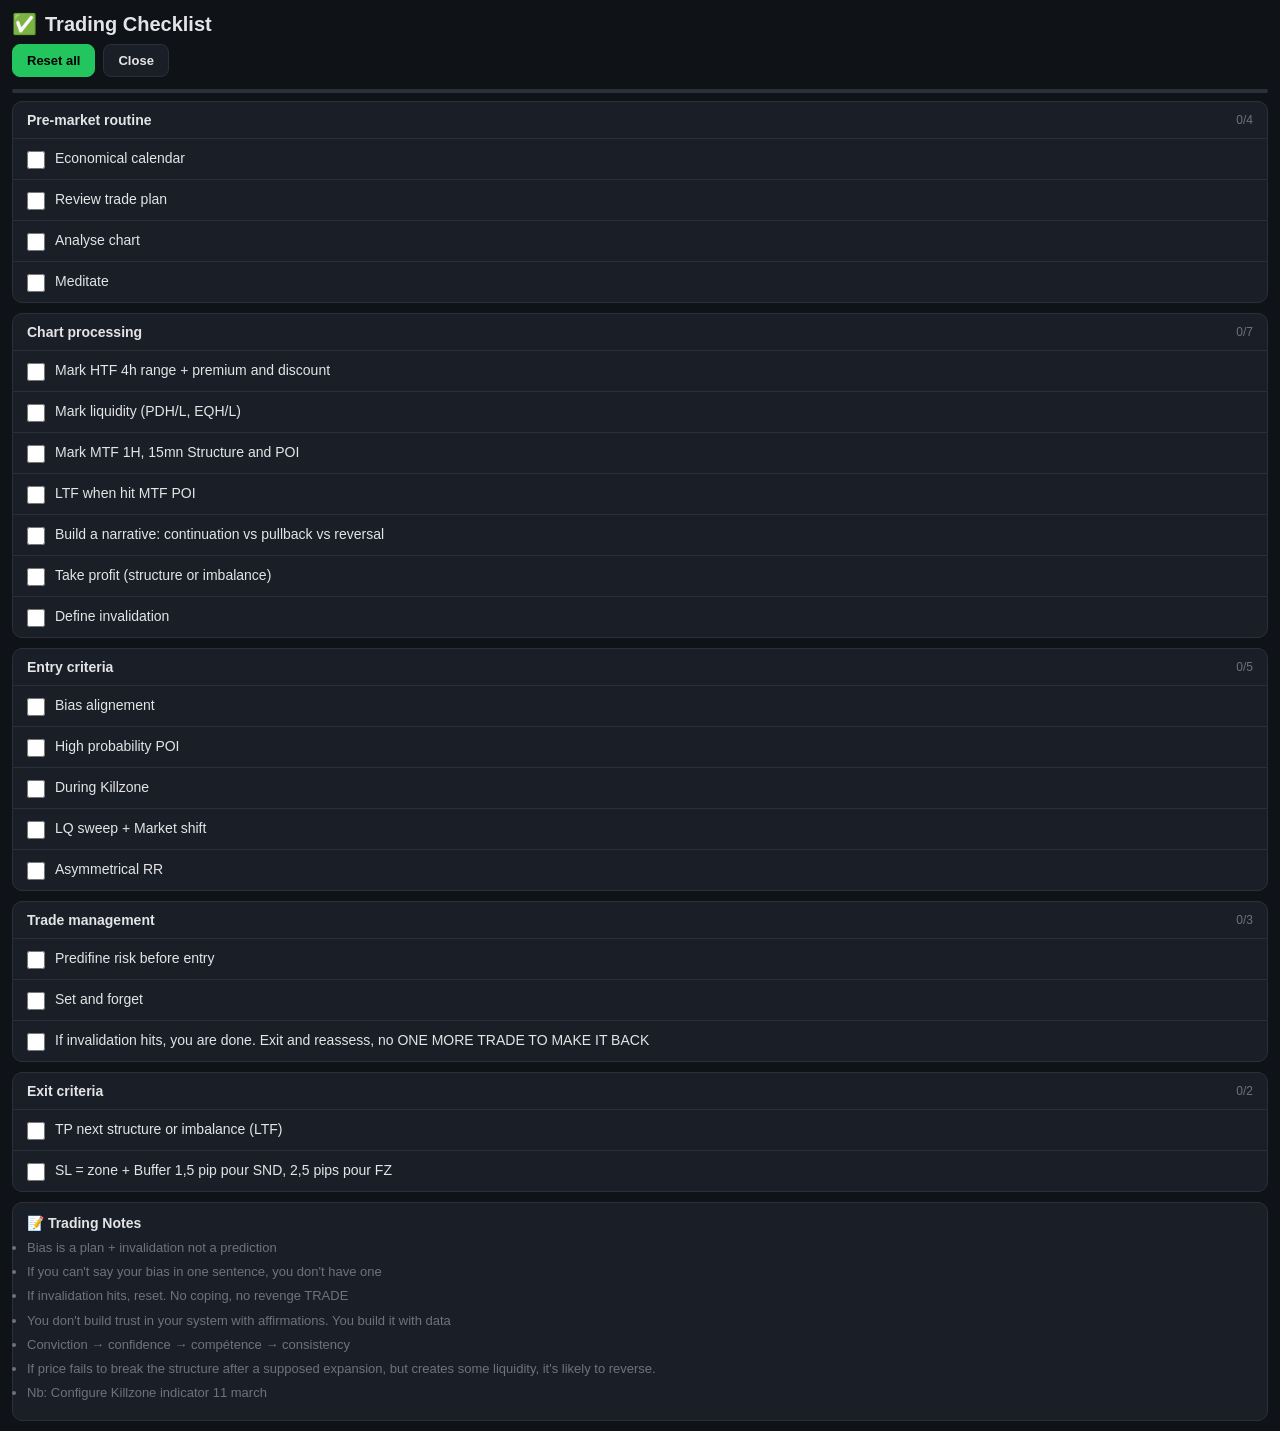
==== checklist.html @ dfe9a185 "Add files via upload" ====
<!doctype html>
<html lang="en">
<head>
<meta charset="utf-8">
<meta name="viewport" content="width=device-width,initial-scale=1,viewport-fit=cover">
<meta name="theme-color" content="#0f1318">
<meta name="apple-mobile-web-app-capable" content="yes">
<title>Trading Checklist</title>
<link rel="manifest" href="manifest-checklist.json">
<link rel="icon" href="data:image/svg+xml,<svg xmlns='http://www.w3.org/2000/svg' viewBox='0 0 100 100'><text y='.9em' font-size='90'>✅</text></svg>">
<style>
*{box-sizing:border-box;margin:0;padding:0}
:root{--bg:#0f1318;--panel:#1a1f27;--line:#2a2f3a;--text:#e4e4e7;--muted:#71717a;--accent:#3b82f6;--green:#22c55e;--red:#ef4444}
body{background:var(--bg);color:var(--text);font-family:-apple-system,BlinkMacSystemFont,'Segoe UI',Roboto,sans-serif;padding:env(safe-area-inset-top,12px) 12px env(safe-area-inset-bottom,12px);min-height:100vh}
h1{font-size:20px;padding:12px 0 8px;display:flex;align-items:center;gap:8px}
.section{background:var(--panel);border:1px solid var(--line);border-radius:10px;margin-bottom:10px;overflow:hidden}
.section-head{padding:10px 14px;font-weight:700;font-size:14px;border-bottom:1px solid var(--line);display:flex;justify-content:space-between;align-items:center}
.section-head .count{font-size:12px;color:var(--muted);font-weight:400}
.item{display:flex;align-items:flex-start;gap:10px;padding:10px 14px;border-bottom:1px solid var(--line);font-size:14px;line-height:1.4;cursor:pointer;-webkit-tap-highlight-color:transparent}
.item:last-child{border-bottom:none}
.item:active{background:rgba(255,255,255,.03)}
.item.done{color:var(--muted);text-decoration:line-through}
.item input[type=checkbox]{margin-top:2px;min-width:18px;min-height:18px;accent-color:var(--green)}
.notes{background:var(--panel);border:1px solid var(--line);border-radius:10px;margin-bottom:10px;padding:12px 14px}
.notes h2{font-size:14px;margin-bottom:8px}
.notes li{font-size:13px;margin-bottom:6px;line-height:1.4;color:var(--muted)}
.bar{display:flex;gap:8px;margin-bottom:12px;flex-wrap:wrap}
.btn{padding:8px 14px;border:none;border-radius:8px;font-size:13px;font-weight:600;cursor:pointer;background:var(--panel);color:var(--text);border:1px solid var(--line)}
.btn:active{opacity:.7}
.btn.green{background:var(--green);color:#000;border-color:var(--green)}
.btn.red{background:var(--red);color:#fff;border-color:var(--red)}
.progress{height:4px;background:var(--line);border-radius:4px;margin:8px 0;overflow:hidden}
.progress-fill{height:100%;background:var(--green);transition:width .3s}
.empty{text-align:center;padding:40px 20px;color:var(--muted)}
</style>
</head>
<body>
<h1>✅ <span id="cl-name">Trading Checklist</span></h1>
<div class="bar">
  <button class="btn green" id="reset">Reset all</button>
  <button class="btn" id="back" onclick="window.close()">Close</button>
</div>
<div class="progress"><div class="progress-fill" id="pbar"></div></div>
<div id="app"><div class="empty">Loading trading plan...</div></div>

<script>
(function() {
  'use strict';
  var CACHE_KEYS = ['drive_cache_journal-backtest.json', 'drive_cache_journal-trading.json'];
  var CHECK_KEY = 'checklist_state';
  var plan = null;

  // Load trading plan from localStorage (shared with main app)
  function loadPlan() {
    for (var i = 0; i < CACHE_KEYS.length; i++) {
      try {
        var db = JSON.parse(localStorage.getItem(CACHE_KEYS[i]));
        if (!db) continue;
        // follow the active plan from the list when present
        if (db.tradingPlans && db.tradingPlans.length) {
          var act = db.tradingPlans.filter(function(p) { return p.id === db.activePlanId; })[0] || db.tradingPlans[0];
          if (act && act.sections && act.sections.length) return act;
        }
        if (db.tradingPlan && db.tradingPlan.sections && db.tradingPlan.sections.length) {
          return db.tradingPlan;
        }
      } catch(e) {}
    }
    return null;
  }
  // Also try fetching journal.json if localStorage is empty
  function loadPlanAsync(cb) {
    var p = loadPlan();
    if (p) return cb(p);
    fetch('journal.json').then(function(r) { return r.json(); }).then(function(db) {
      if (db && db.tradingPlans && db.tradingPlans.length) {
        var act = db.tradingPlans.filter(function(p) { return p.id === db.activePlanId; })[0] || db.tradingPlans[0];
        cb(act);
      } else if (db && db.tradingPlan) cb(db.tradingPlan);
      else cb(null);
    }).catch(function() { cb(null); });
  }

  // Load/save check state
  function loadChecks() {
    try { return JSON.parse(localStorage.getItem(CHECK_KEY)) || {}; } catch(e) { return {}; }
  }
  function saveChecks(state) {
    localStorage.setItem(CHECK_KEY, JSON.stringify(state));
  }

  function render() {
    if (!plan) plan = loadPlan();
    if (!plan) {
      document.getElementById('app').innerHTML = '<div class="empty">No trading plan found.<br><br>Open your journal app first, go to the Trading Plan tab, and make sure you have sections saved. Then come back here.</div>';
      return;
    }
    var checks = loadChecks();
    var total = 0, done = 0;
    var html = '';

    plan.sections.forEach(function(sec, si) {
      var secDone = 0;
      var items = '';
      sec.items.forEach(function(item, ii) {
        var key = si + '-' + ii;
        var checked = checks[key] || false;
        total++;
        if (checked) { done++; secDone++; }
        items += '<label class="item' + (checked ? ' done' : '') + '">' +
          '<input type="checkbox" data-key="' + key + '"' + (checked ? ' checked' : '') + '>' +
          '<span>' + esc(item) + '</span></label>';
      });
      html += '<div class="section"><div class="section-head">' + esc(sec.title) +
        '<span class="count">' + secDone + '/' + sec.items.length + '</span></div>' + items + '</div>';
    });

    if (plan.notes && plan.notes.length) {
      html += '<div class="notes"><h2>\ud83d\udcdd Trading Notes</h2><ul>';
      plan.notes.forEach(function(n) { html += '<li>' + esc(n) + '</li>'; });
      html += '</ul></div>';
    }

    document.getElementById('app').innerHTML = html;
    if (plan.name) document.getElementById('cl-name').textContent = plan.name;
    document.getElementById('pbar').style.width = (total ? (done / total * 100) : 0) + '%';

    // Event listeners
    document.querySelectorAll('input[type=checkbox]').forEach(function(cb) {
      cb.onchange = function() {
        var s = loadChecks();
        s[cb.dataset.key] = cb.checked;
        saveChecks(s);
        render();
      };
    });
  }

  function esc(s) { var d = document.createElement('div'); d.textContent = s; return d.innerHTML; }

  document.getElementById('reset').onclick = function() {
    if (confirm('Reset all checkboxes?')) {
      saveChecks({});
      render();
    }
  };

  loadPlanAsync(function(p) {
    if (p) { plan = p; render(); }
    else render();
  });
})();
</script>
</body>
</html>
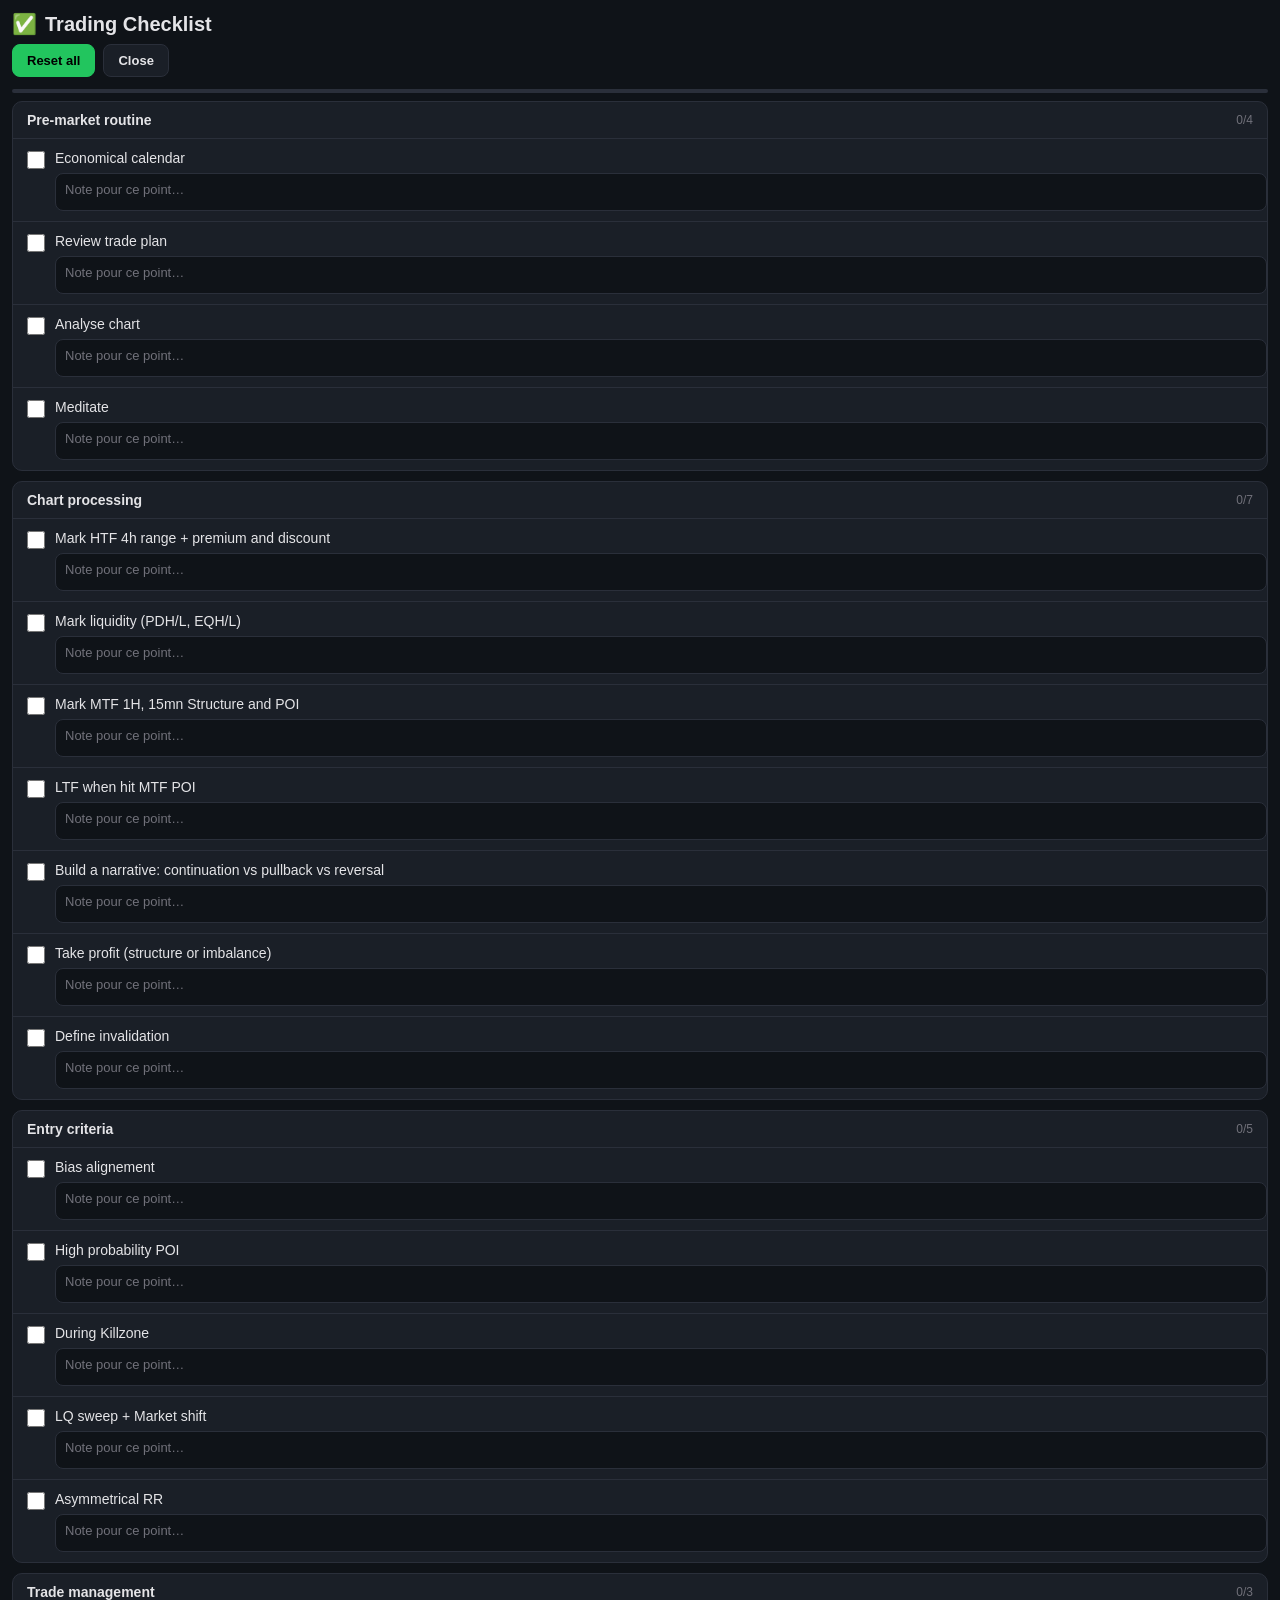
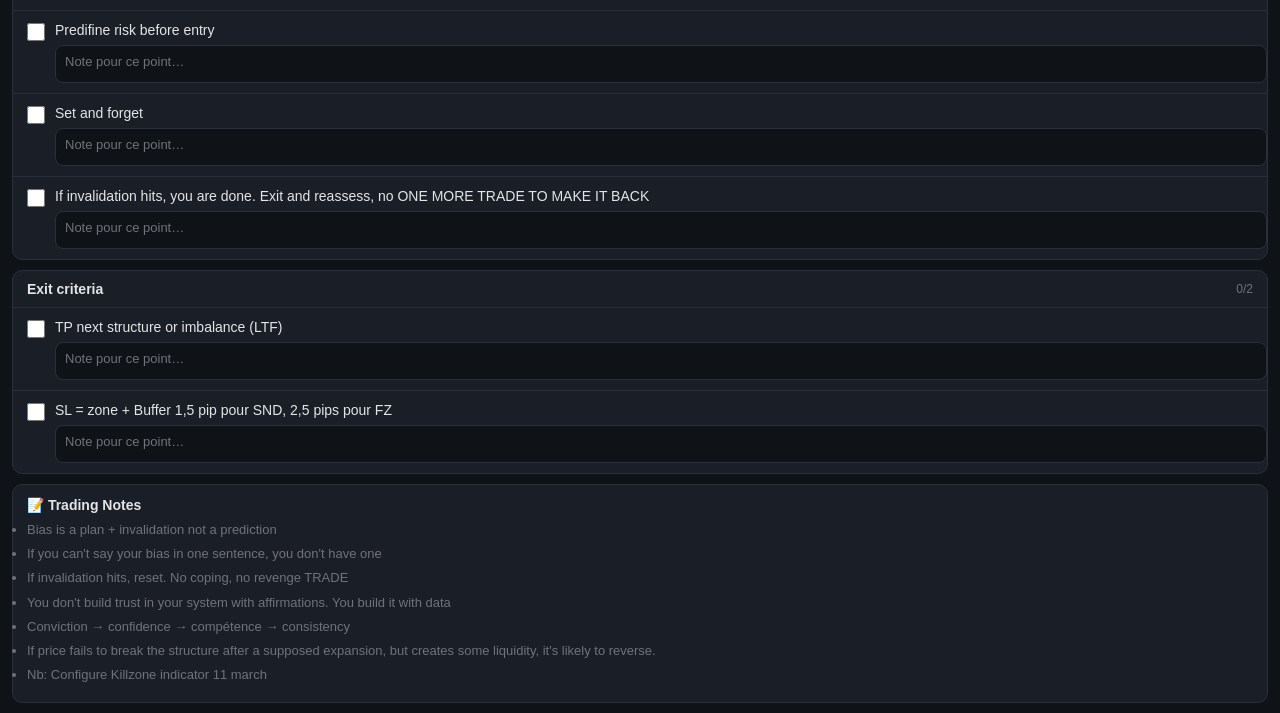
==== commit 74474a9e: "Add files via upload" ====
--- a/checklist.html
+++ b/checklist.html
@@ -32,6 +32,14 @@
 .progress{height:4px;background:var(--line);border-radius:4px;margin:8px 0;overflow:hidden}
 .progress-fill{height:100%;background:var(--green);transition:width .3s}
 .empty{text-align:center;padding:40px 20px;color:var(--muted)}
+.item-wrap{border-bottom:1px solid var(--line)}
+.item-wrap:last-child{border-bottom:none}
+.item-wrap .item{border-bottom:none;padding-bottom:4px}
+.item-wrap.done .item{color:var(--muted);text-decoration:line-through}
+.item-note{display:block;width:calc(100% - 42px);margin:0 14px 10px 42px;padding:7px 9px;font:inherit;font-size:13px;line-height:1.4;color:var(--text);background:var(--bg);border:1px solid var(--line);border-radius:8px;resize:none;overflow:hidden;min-height:38px}
+.item-note:focus{outline:none;border-color:var(--accent)}
+.item-note::placeholder{color:var(--muted)}
+.item-wrap.done .item-note{text-decoration:none;color:var(--text)}
 </style>
 </head>
 <body>
@@ -46,109 +54,122 @@
 <script>
 (function() {
   'use strict';
-  var CACHE_KEYS = ['drive_cache_journal-backtest.json', 'drive_cache_journal-trading.json'];
-  var CHECK_KEY = 'checklist_state';
+  // This page lives in /journal-trading/ or /journal-backtest/: read THAT journal first
+  // (both journals share the browser storage of lebabou.github.io).
+  var APP = /journal-trading/.test(location.pathname) ? 'journal-trading' : 'journal-backtest';
+  var OTHER = APP === 'journal-trading' ? 'journal-backtest' : 'journal-trading';
+  var CACHE_KEYS = ['drive_cache_' + APP + '.json', 'drive_cache_' + OTHER + '.json'];
   var plan = null;
 
-  // Load trading plan from localStorage (shared with main app)
+  function activeOf(db) {
+    if (!db) return null;
+    if (db.tradingPlans && db.tradingPlans.length) {
+      var act = db.tradingPlans.filter(function(p) { return p.id === db.activePlanId; })[0] || db.tradingPlans[0];
+      if (act && act.sections && act.sections.length) return act;
+    }
+    if (db.tradingPlan && db.tradingPlan.sections && db.tradingPlan.sections.length) return db.tradingPlan;
+    return null;
+  }
   function loadPlan() {
     for (var i = 0; i < CACHE_KEYS.length; i++) {
-      try {
-        var db = JSON.parse(localStorage.getItem(CACHE_KEYS[i]));
-        if (!db) continue;
-        // follow the active plan from the list when present
-        if (db.tradingPlans && db.tradingPlans.length) {
-          var act = db.tradingPlans.filter(function(p) { return p.id === db.activePlanId; })[0] || db.tradingPlans[0];
-          if (act && act.sections && act.sections.length) return act;
-        }
-        if (db.tradingPlan && db.tradingPlan.sections && db.tradingPlan.sections.length) {
-          return db.tradingPlan;
-        }
-      } catch(e) {}
+      try { var p = activeOf(JSON.parse(localStorage.getItem(CACHE_KEYS[i]))); if (p) return p; } catch (e) {}
     }
     return null;
   }
-  // Also try fetching journal.json if localStorage is empty
   function loadPlanAsync(cb) {
     var p = loadPlan();
     if (p) return cb(p);
-    fetch('journal.json').then(function(r) { return r.json(); }).then(function(db) {
-      if (db && db.tradingPlans && db.tradingPlans.length) {
-        var act = db.tradingPlans.filter(function(p) { return p.id === db.activePlanId; })[0] || db.tradingPlans[0];
-        cb(act);
-      } else if (db && db.tradingPlan) cb(db.tradingPlan);
-      else cb(null);
-    }).catch(function() { cb(null); });
+    fetch('journal.json').then(function(r) { return r.json(); }).then(function(db) { cb(activeOf(db)); }).catch(function() { cb(null); });
   }
 
-  // Load/save check state
-  function loadChecks() {
-    try { return JSON.parse(localStorage.getItem(CHECK_KEY)) || {}; } catch(e) { return {}; }
+  // Ticks and notes are kept per journal AND per plan, so two plans (or two journals) never mix
+  function stateKey() { return 'checklist_v2:' + APP + ':' + ((plan && (plan.id || plan.name)) || 'default'); }
+  function loadState() {
+    try {
+      var s = JSON.parse(localStorage.getItem(stateKey()));
+      if (s && s.checks && s.notes) return s;
+    } catch (e) {}
+    return { checks: {}, notes: {} };
   }
-  function saveChecks(state) {
-    localStorage.setItem(CHECK_KEY, JSON.stringify(state));
-  }
+  function saveState(s) { try { localStorage.setItem(stateKey(), JSON.stringify(s)); } catch (e) {} }
 
+  function esc(s) { var d = document.createElement('div'); d.textContent = s == null ? '' : s; return d.innerHTML; }
+  function grow(ta) { ta.style.height = 'auto'; ta.style.height = Math.max(38, ta.scrollHeight) + 'px'; }
+
+  // Built ONCE; ticking or typing only updates what changed (no rebuild, so a note being typed is never lost)
   function render() {
     if (!plan) plan = loadPlan();
     if (!plan) {
       document.getElementById('app').innerHTML = '<div class="empty">No trading plan found.<br><br>Open your journal app first, go to the Trading Plan tab, and make sure you have sections saved. Then come back here.</div>';
       return;
     }
-    var checks = loadChecks();
-    var total = 0, done = 0;
-    var html = '';
-
+    var st = loadState(), html = '';
     plan.sections.forEach(function(sec, si) {
-      var secDone = 0;
       var items = '';
       sec.items.forEach(function(item, ii) {
-        var key = si + '-' + ii;
-        var checked = checks[key] || false;
-        total++;
-        if (checked) { done++; secDone++; }
-        items += '<label class="item' + (checked ? ' done' : '') + '">' +
-          '<input type="checkbox" data-key="' + key + '"' + (checked ? ' checked' : '') + '>' +
-          '<span>' + esc(item) + '</span></label>';
+        var key = si + '-' + ii, checked = !!st.checks[key], note = st.notes[key] || '';
+        items += '<div class="item-wrap' + (checked ? ' done' : '') + '" data-key="' + key + '" data-sec="' + si + '">' +
+          '<label class="item"><input type="checkbox" data-key="' + key + '"' + (checked ? ' checked' : '') + '>' +
+          '<span>' + esc(item) + '</span></label>' +
+          '<textarea class="item-note" data-key="' + key + '" rows="1" placeholder="Note pour ce point\u2026">' + esc(note) + '</textarea>' +
+          '</div>';
       });
       html += '<div class="section"><div class="section-head">' + esc(sec.title) +
-        '<span class="count">' + secDone + '/' + sec.items.length + '</span></div>' + items + '</div>';
+        '<span class="count" data-sec="' + si + '"></span></div>' + items + '</div>';
     });
-
     if (plan.notes && plan.notes.length) {
       html += '<div class="notes"><h2>\ud83d\udcdd Trading Notes</h2><ul>';
       plan.notes.forEach(function(n) { html += '<li>' + esc(n) + '</li>'; });
       html += '</ul></div>';
     }
-
     document.getElementById('app').innerHTML = html;
     if (plan.name) document.getElementById('cl-name').textContent = plan.name;
-    document.getElementById('pbar').style.width = (total ? (done / total * 100) : 0) + '%';
+    refreshCounts();
 
-    // Event listeners
-    document.querySelectorAll('input[type=checkbox]').forEach(function(cb) {
+    Array.prototype.forEach.call(document.querySelectorAll('input[type=checkbox][data-key]'), function(cb) {
       cb.onchange = function() {
-        var s = loadChecks();
-        s[cb.dataset.key] = cb.checked;
-        saveChecks(s);
-        render();
+        var s = loadState();
+        if (cb.checked) s.checks[cb.dataset.key] = true; else delete s.checks[cb.dataset.key];
+        saveState(s);
+        cb.closest('.item-wrap').classList.toggle('done', cb.checked);
+        refreshCounts();
       };
+    });
+    Array.prototype.forEach.call(document.querySelectorAll('textarea.item-note'), function(ta) {
+      grow(ta);
+      var t = null;
+      ta.oninput = function() {
+        grow(ta);
+        clearTimeout(t);
+        t = setTimeout(function() {
+          var s = loadState(), v = ta.value;
+          if (v.trim()) s.notes[ta.dataset.key] = v; else delete s.notes[ta.dataset.key];
+          saveState(s);
+        }, 250);
+      };
+      ta.onblur = function() { ta.oninput(); };
     });
   }
 
-  function esc(s) { var d = document.createElement('div'); d.textContent = s; return d.innerHTML; }
+  function refreshCounts() {
+    var total = 0, done = 0;
+    plan.sections.forEach(function(sec, si) {
+      var n = sec.items.length, d = document.querySelectorAll('.item-wrap.done[data-sec="' + si + '"]').length;
+      total += n; done += d;
+      var c = document.querySelector('.count[data-sec="' + si + '"]');
+      if (c) c.textContent = d + '/' + n;
+    });
+    document.getElementById('pbar').style.width = (total ? (done / total * 100) : 0) + '%';
+  }
 
   document.getElementById('reset').onclick = function() {
-    if (confirm('Reset all checkboxes?')) {
-      saveChecks({});
+    if (confirm('Effacer toutes les coches et toutes les notes de cette checklist (nouveau trade) ?')) {
+      saveState({ checks: {}, notes: {} });
       render();
     }
   };
 
-  loadPlanAsync(function(p) {
-    if (p) { plan = p; render(); }
-    else render();
-  });
+  loadPlanAsync(function(p) { plan = p; render(); });
 })();
 </script>
 </body>
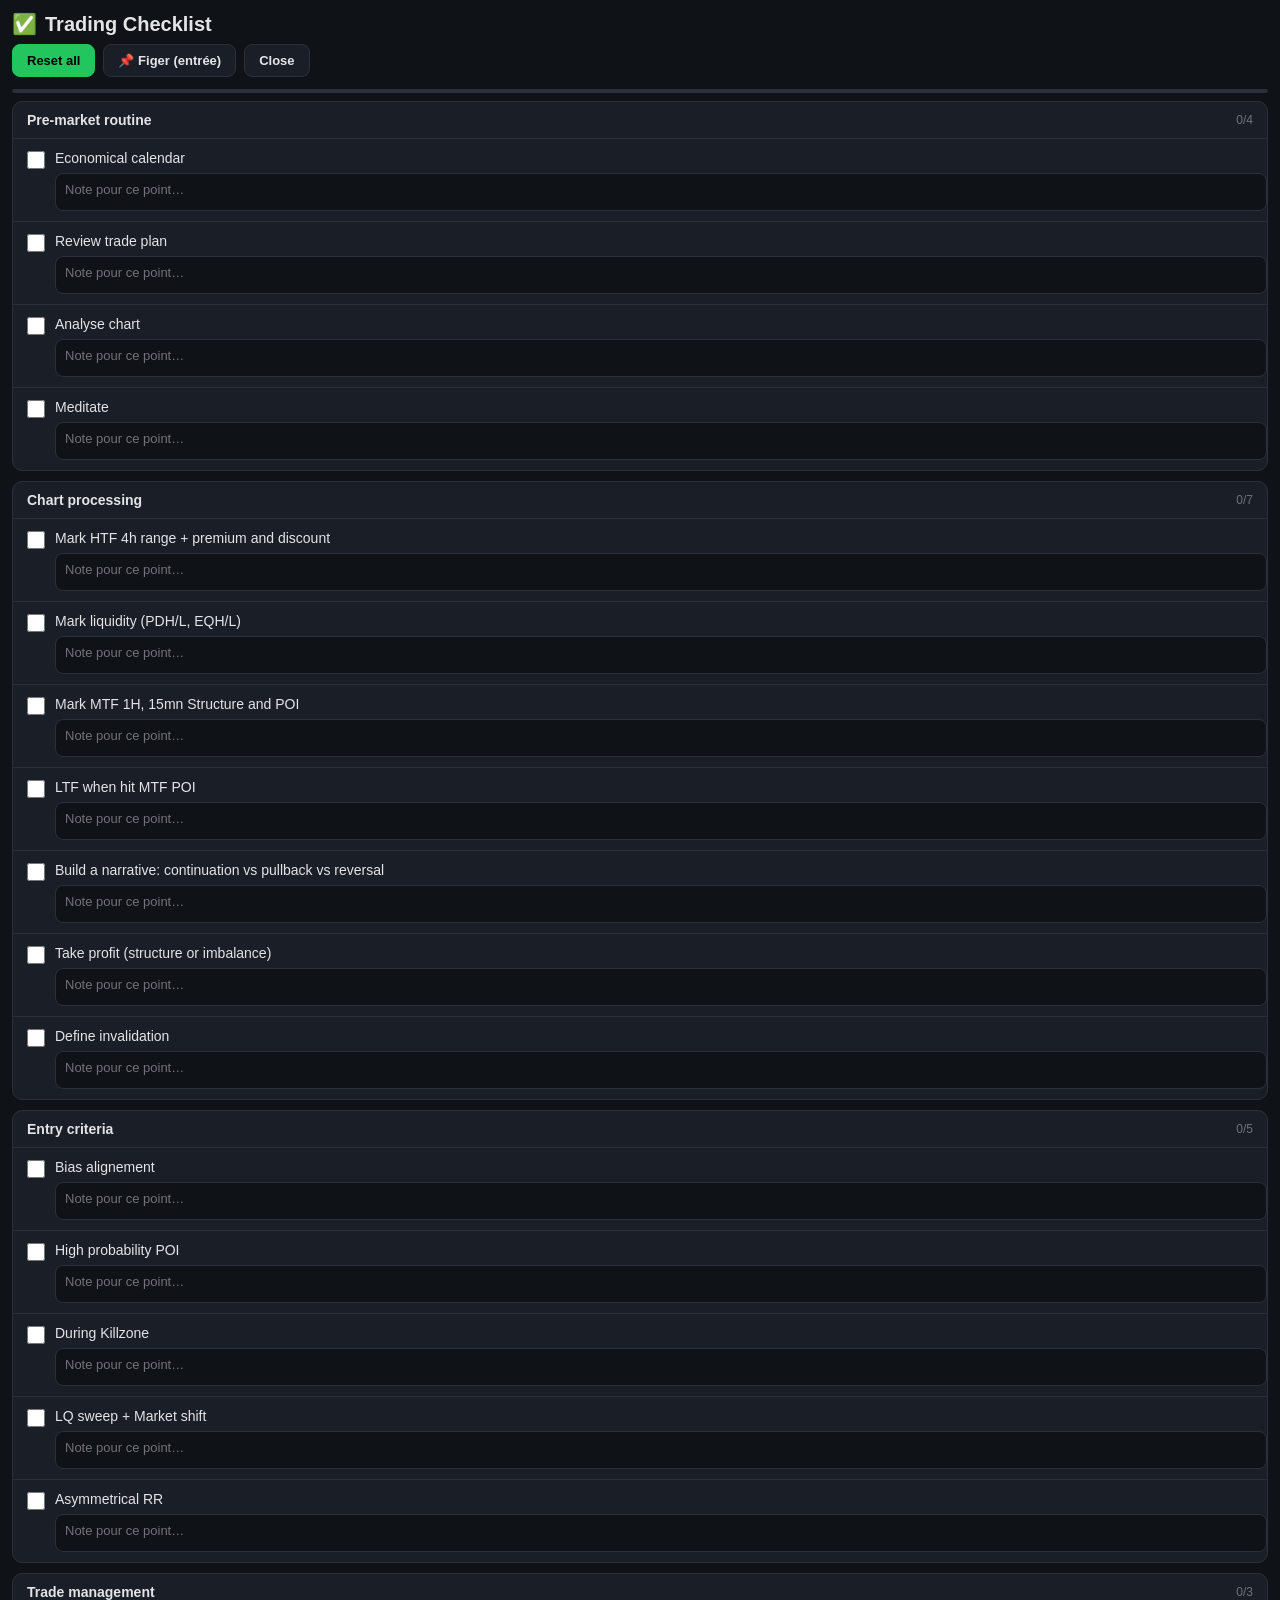
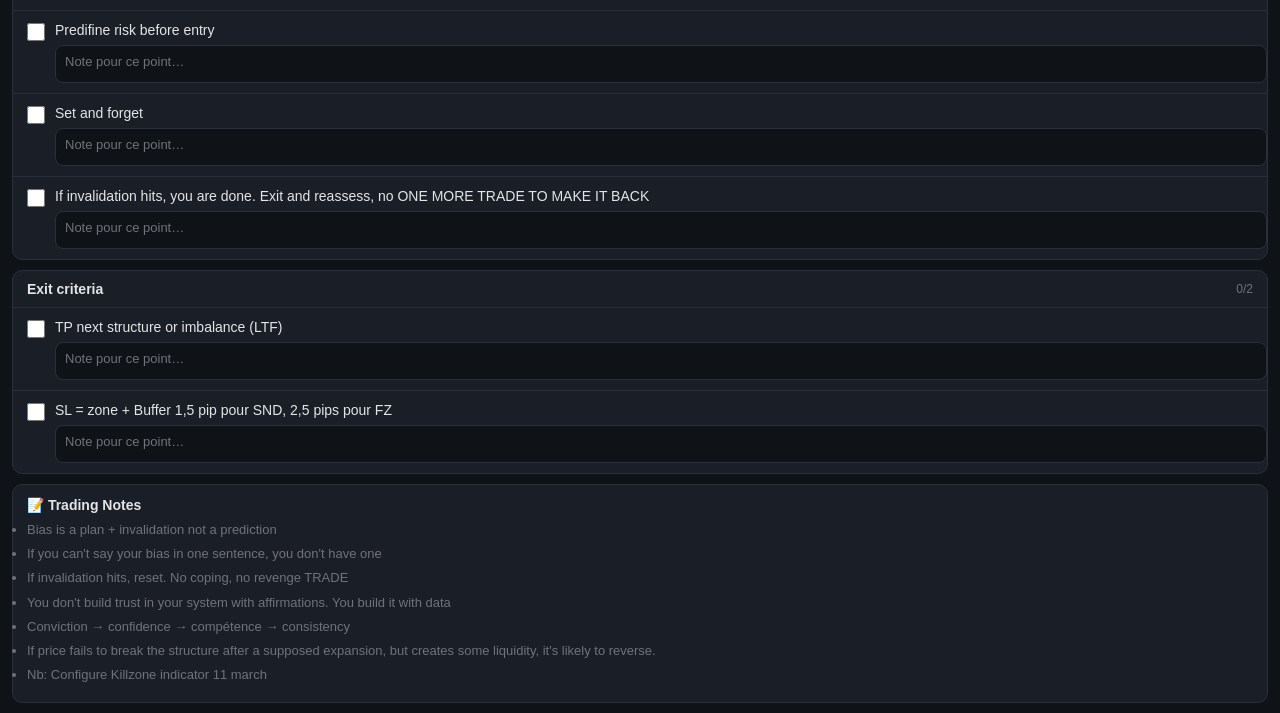
==== commit 23b99e39: "Add files via upload" ====
--- a/checklist.html
+++ b/checklist.html
@@ -31,6 +31,7 @@
 .btn.red{background:var(--red);color:#fff;border-color:var(--red)}
 .progress{height:4px;background:var(--line);border-radius:4px;margin:8px 0;overflow:hidden}
 .progress-fill{height:100%;background:var(--green);transition:width .3s}
+.frozen{background:rgba(59,130,246,.12);border:1px solid var(--accent);border-radius:8px;padding:8px 12px;font-size:13px;margin-bottom:8px}
 .empty{text-align:center;padding:40px 20px;color:var(--muted)}
 .item-wrap{border-bottom:1px solid var(--line)}
 .item-wrap:last-child{border-bottom:none}
@@ -46,8 +47,10 @@
 <h1>✅ <span id="cl-name">Trading Checklist</span></h1>
 <div class="bar">
   <button class="btn green" id="reset">Reset all</button>
+  <button class="btn" id="freeze">📌 Figer (entrée)</button>
   <button class="btn" id="back" onclick="window.close()">Close</button>
 </div>
+<div class="frozen" id="frozen" hidden></div>
 <div class="progress"><div class="progress-fill" id="pbar"></div></div>
 <div id="app"><div class="empty">Loading trading plan...</div></div>
 
@@ -169,6 +172,36 @@
     }
   };
 
+
+  // Freeze: a timestamped copy of ticks + notes, attached to the next trade saved in the journal
+  var SNAP_KEY = 'checklist_frozen_v1:' + APP;
+  function pad(n) { return ('0' + n).slice(-2); }
+  function showFrozen() {
+    var el = document.getElementById('frozen'), s = null;
+    try { s = JSON.parse(localStorage.getItem(SNAP_KEY)); } catch (e) {}
+    var d = new Date(), today = d.getFullYear() + '-' + pad(d.getMonth() + 1) + '-' + pad(d.getDate());
+    if (s && s.date === today) {
+      el.hidden = false;
+      el.textContent = s.used ? '\u2705 Checklist fig\u00e9e \u00e0 ' + s.time + ' jointe au trade #' + s.used + '.' : '\ud83d\udccc Checklist fig\u00e9e \u00e0 ' + s.time + ' (' + s.done + '/' + s.total + ') : elle sera jointe au prochain trade enregistr\u00e9 aujourd\u2019hui.';
+    } else el.hidden = true;
+  }
+  document.getElementById('freeze').onclick = function() {
+    if (!plan) return;
+    var st = loadState(), items = [], done = 0;
+    plan.sections.forEach(function(sec, si) {
+      sec.items.forEach(function(item, ii) {
+        var k = si + '-' + ii, ok = !!st.checks[k];
+        if (ok) done++;
+        items.push({ section: sec.title, text: item, done: ok, note: st.notes[k] || '' });
+      });
+    });
+    var d = new Date();
+    var snap = { at: d.toISOString(), date: d.getFullYear() + '-' + pad(d.getMonth() + 1) + '-' + pad(d.getDate()), time: pad(d.getHours()) + ':' + pad(d.getMinutes()),
+      planId: plan.id || '', planName: plan.name || '', done: done, total: items.length, items: items };
+    try { localStorage.setItem(SNAP_KEY, JSON.stringify(snap)); } catch (e) {}
+    showFrozen();
+  };
+  showFrozen();
   loadPlanAsync(function(p) { plan = p; render(); });
 })();
 </script>
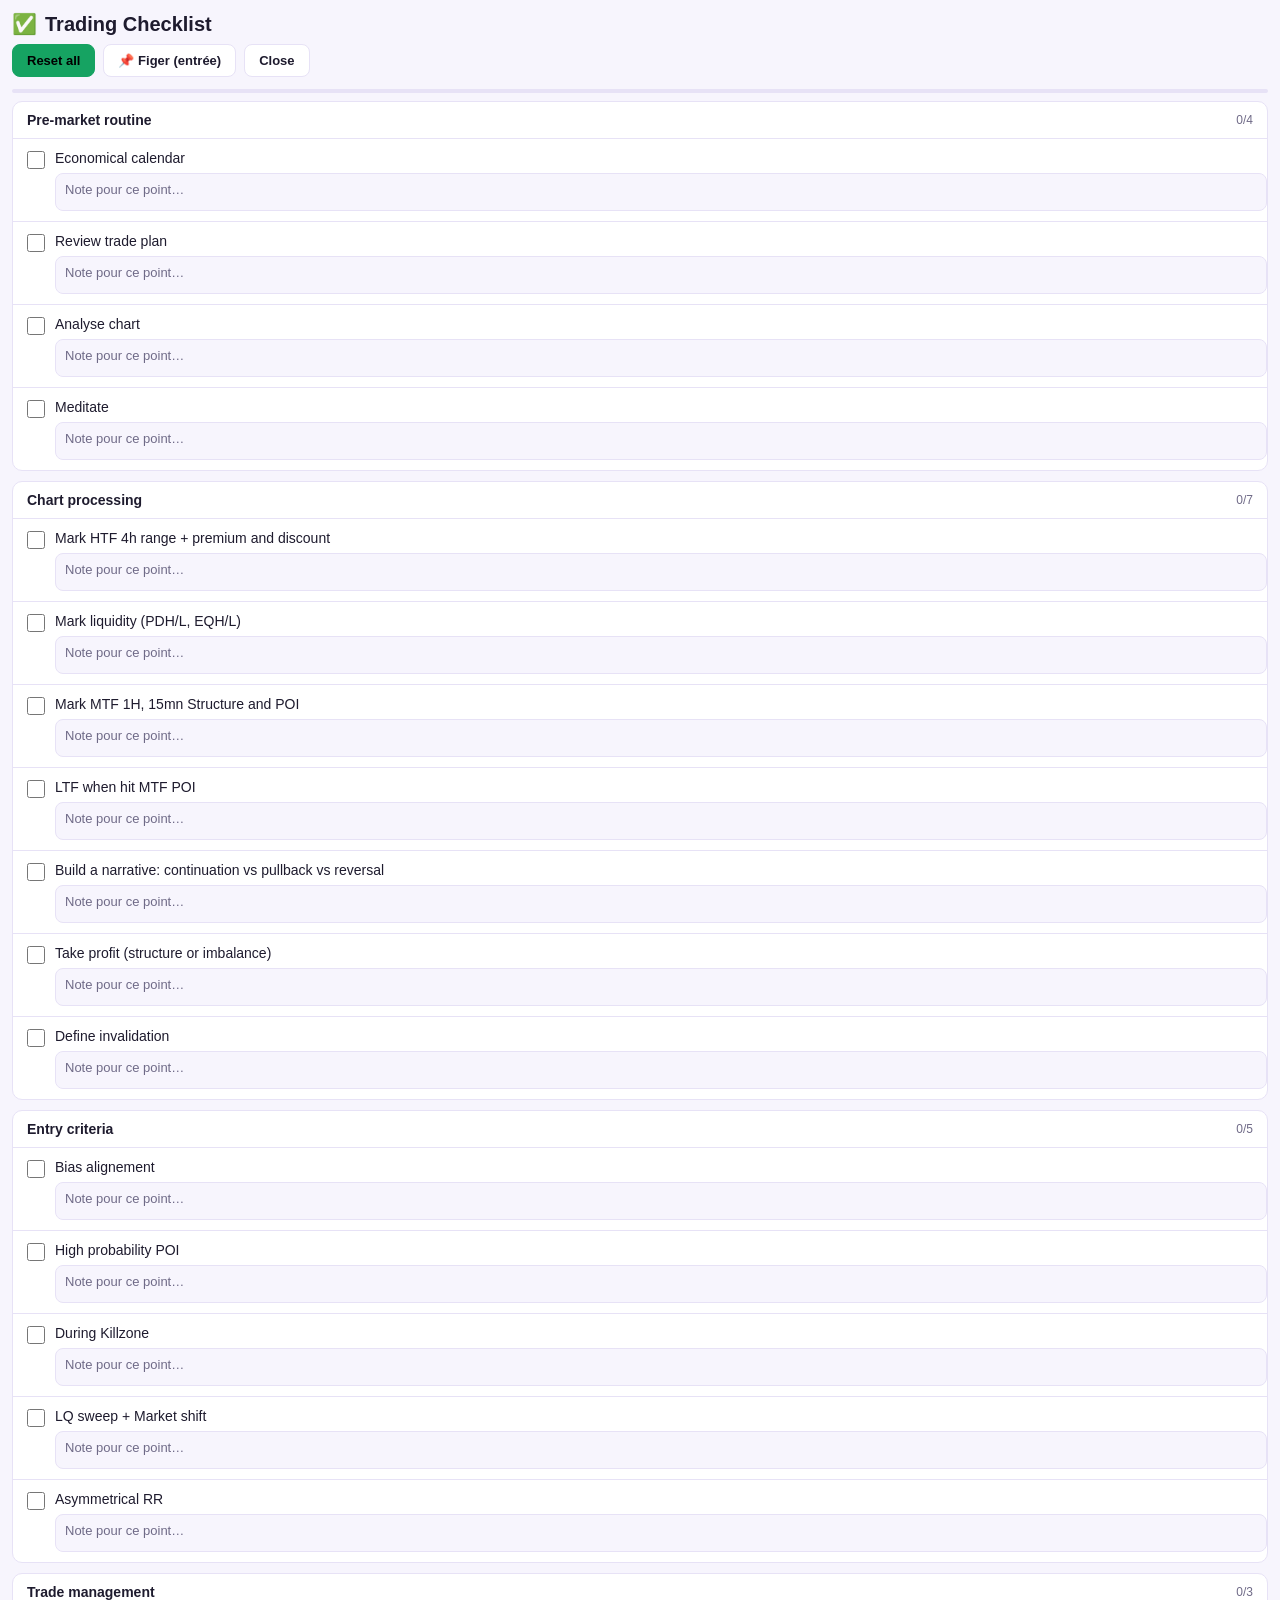
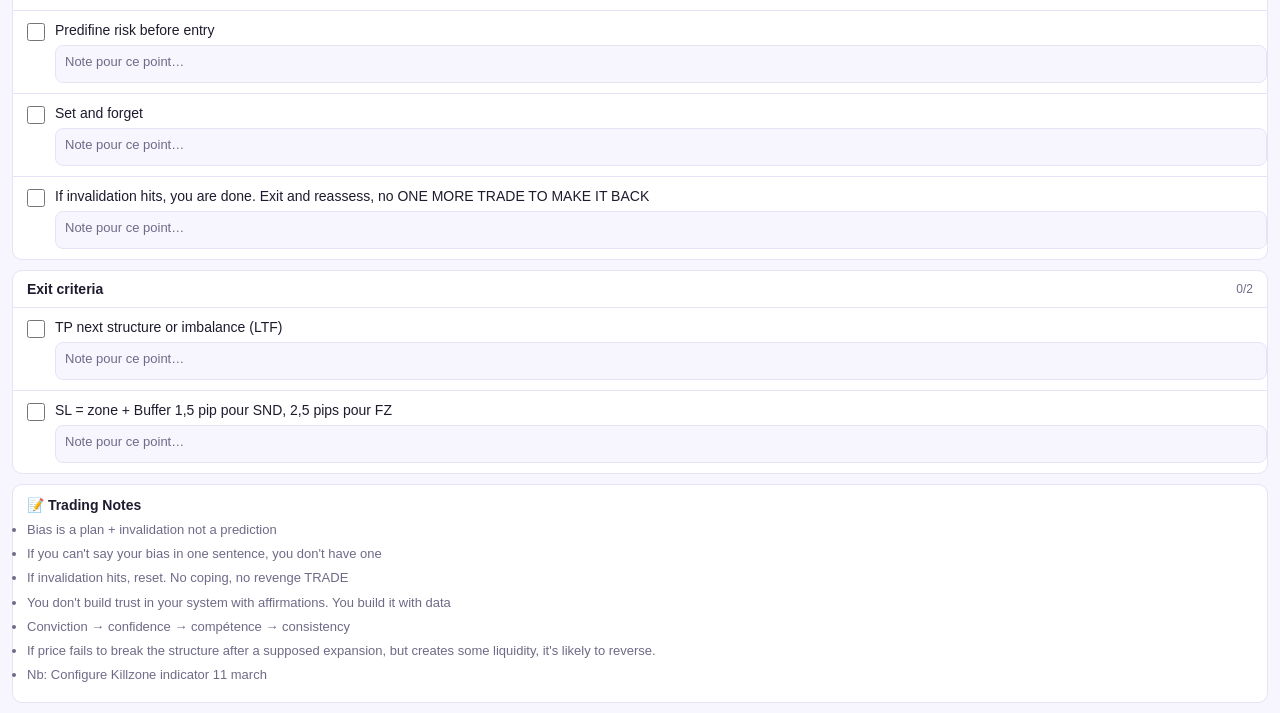
==== commit 90dbd2f4: "Add files via upload" ====
--- a/checklist.html
+++ b/checklist.html
@@ -8,6 +8,7 @@
 <title>Trading Checklist</title>
 <link rel="manifest" href="manifest-checklist.json">
 <link rel="icon" href="data:image/svg+xml,<svg xmlns='http://www.w3.org/2000/svg' viewBox='0 0 100 100'><text y='.9em' font-size='90'>✅</text></svg>">
+<script>try{var _t=localStorage.getItem('journal_theme_v1');if(_t&&_t!=='auto')document.documentElement.setAttribute('data-theme',_t);}catch(e){}</script>
 <style>
 *{box-sizing:border-box;margin:0;padding:0}
 :root{--bg:#0f1318;--panel:#1a1f27;--line:#2a2f3a;--text:#e4e4e7;--muted:#71717a;--accent:#3b82f6;--green:#22c55e;--red:#ef4444}
@@ -41,6 +42,8 @@
 .item-note:focus{outline:none;border-color:var(--accent)}
 .item-note::placeholder{color:var(--muted)}
 .item-wrap.done .item-note{text-decoration:none;color:var(--text)}
+:root[data-theme="light"]{--bg:#f7f5fd;--panel:#fff;--line:#e7e2f6;--text:#1e1b2e;--muted:#6f6a87;--accent:#7c5cff;--green:#16a362;--red:#e5484d}
+@media (prefers-color-scheme:light){:root:not([data-theme]){--bg:#f7f5fd;--panel:#fff;--line:#e7e2f6;--text:#1e1b2e;--muted:#6f6a87;--accent:#7c5cff;--green:#16a362;--red:#e5484d}}
 </style>
 </head>
 <body>
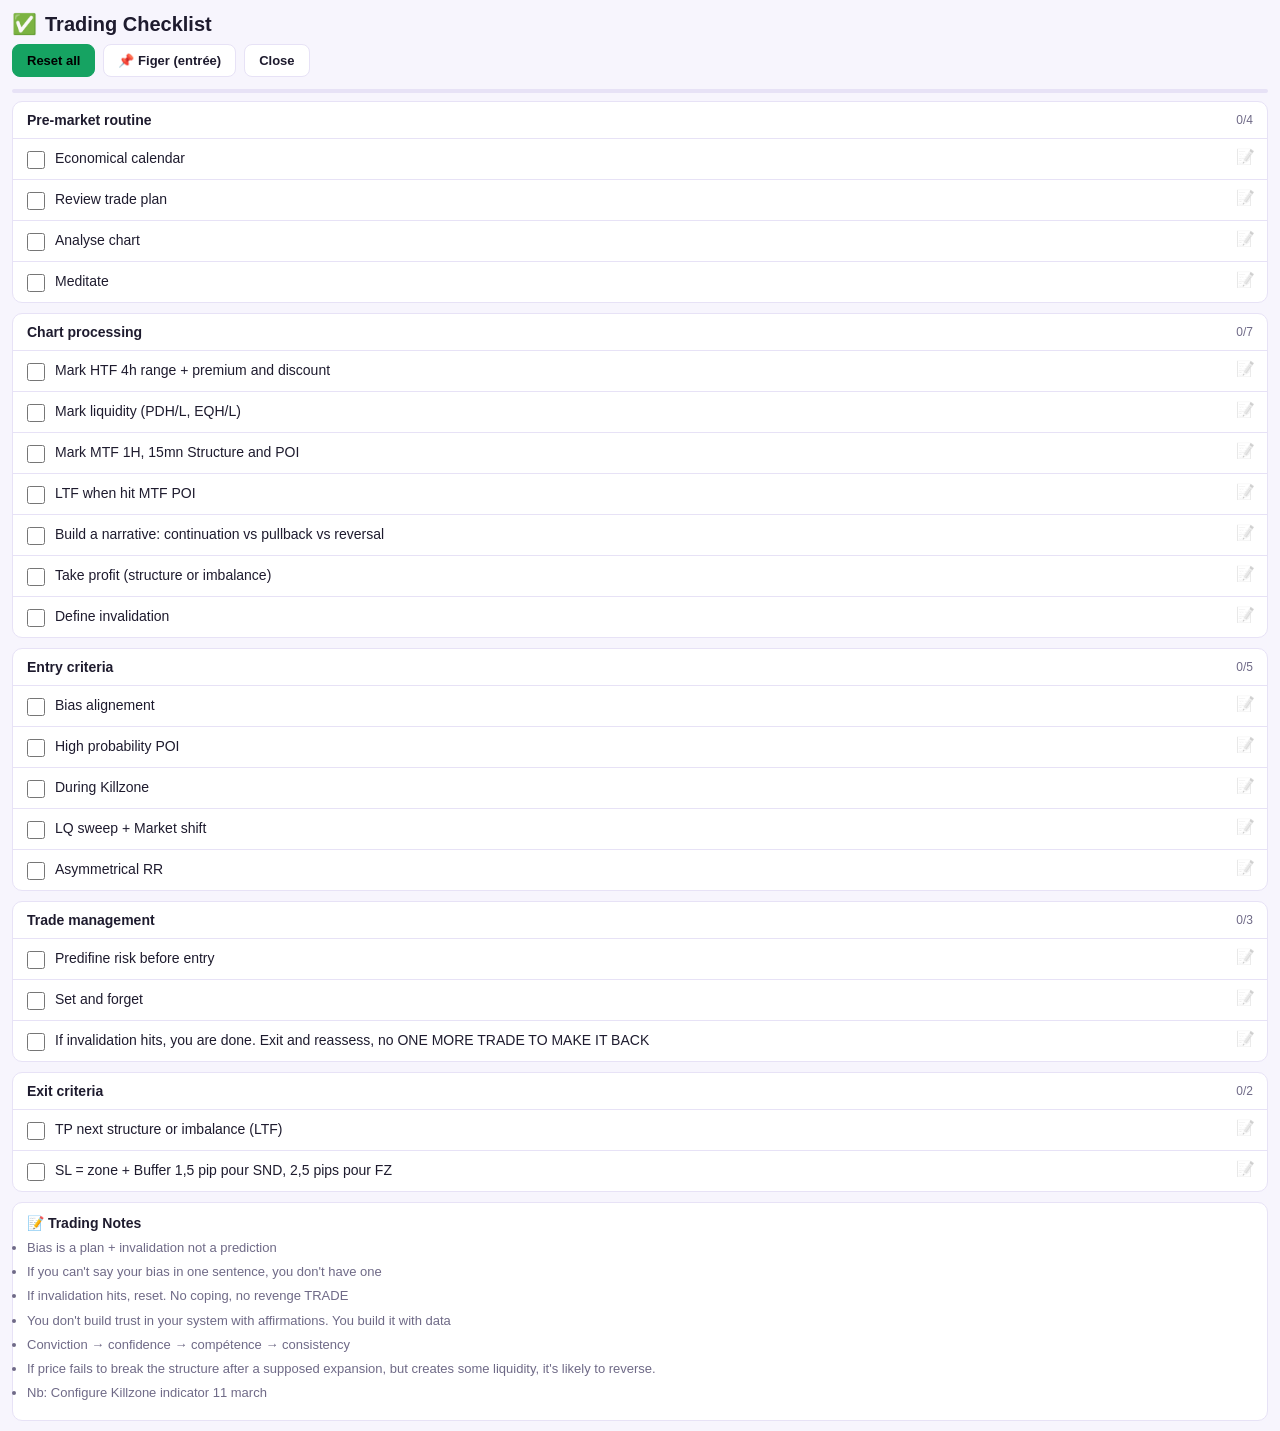
==== commit 610c45d5: "Add files via upload" ====
--- a/checklist.html
+++ b/checklist.html
@@ -36,7 +36,11 @@
 .empty{text-align:center;padding:40px 20px;color:var(--muted)}
 .item-wrap{border-bottom:1px solid var(--line)}
 .item-wrap:last-child{border-bottom:none}
-.item-wrap .item{border-bottom:none;padding-bottom:4px}
+.item-wrap .item{border-bottom:none;padding-bottom:10px;flex:1}
+.item-line{display:flex;align-items:flex-start}
+.note-btn{flex:none;border:0;background:none;font-size:15px;padding:9px 12px;cursor:pointer;opacity:.35;filter:grayscale(1)}
+.note-btn.has,.note-btn[aria-expanded="true"]{opacity:1;filter:none}
+.item-note[hidden]{display:none}
 .item-wrap.done .item{color:var(--muted);text-decoration:line-through}
 .item-note{display:block;width:calc(100% - 42px);margin:0 14px 10px 42px;padding:7px 9px;font:inherit;font-size:13px;line-height:1.4;color:var(--text);background:var(--bg);border:1px solid var(--line);border-radius:8px;resize:none;overflow:hidden;min-height:38px}
 .item-note:focus{outline:none;border-color:var(--accent)}
@@ -115,9 +119,10 @@
       sec.items.forEach(function(item, ii) {
         var key = si + '-' + ii, checked = !!st.checks[key], note = st.notes[key] || '';
         items += '<div class="item-wrap' + (checked ? ' done' : '') + '" data-key="' + key + '" data-sec="' + si + '">' +
-          '<label class="item"><input type="checkbox" data-key="' + key + '"' + (checked ? ' checked' : '') + '>' +
+          '<div class="item-line"><label class="item"><input type="checkbox" data-key="' + key + '"' + (checked ? ' checked' : '') + '>' +
           '<span>' + esc(item) + '</span></label>' +
-          '<textarea class="item-note" data-key="' + key + '" rows="1" placeholder="Note pour ce point\u2026">' + esc(note) + '</textarea>' +
+          '<button type="button" class="note-btn' + (note ? ' has' : '') + '" data-key="' + key + '" aria-label="Ajouter une note" aria-expanded="' + (note ? 'true' : 'false') + '">\ud83d\udcdd</button></div>' +
+          '<textarea class="item-note" data-key="' + key + '" rows="1" placeholder="Note pour ce point (facultatif)\u2026"' + (note ? '' : ' hidden') + '>' + esc(note) + '</textarea>' +
           '</div>';
       });
       html += '<div class="section"><div class="section-head">' + esc(sec.title) +
@@ -139,6 +144,14 @@
         saveState(s);
         cb.closest('.item-wrap').classList.toggle('done', cb.checked);
         refreshCounts();
+      };
+    });
+    Array.prototype.forEach.call(document.querySelectorAll('.note-btn'), function(b) {
+      b.onclick = function() {
+        var ta = document.querySelector('textarea.item-note[data-key="' + b.dataset.key + '"]');
+        if (ta.hidden) { ta.hidden = false; b.setAttribute('aria-expanded', 'true'); grow(ta); ta.focus(); }
+        else if (!ta.value.trim()) { ta.hidden = true; b.setAttribute('aria-expanded', 'false'); }
+        else ta.focus();
       };
     });
     Array.prototype.forEach.call(document.querySelectorAll('textarea.item-note'), function(ta) {
@@ -153,7 +166,7 @@
           saveState(s);
         }, 250);
       };
-      ta.onblur = function() { ta.oninput(); };
+      ta.onblur = function() { ta.oninput(); var b = document.querySelector('.note-btn[data-key="' + ta.dataset.key + '"]'); if (!ta.value.trim()) { ta.hidden = true; if (b) { b.classList.remove('has'); b.setAttribute('aria-expanded', 'false'); } } else if (b) b.classList.add('has'); };
     });
   }
 
